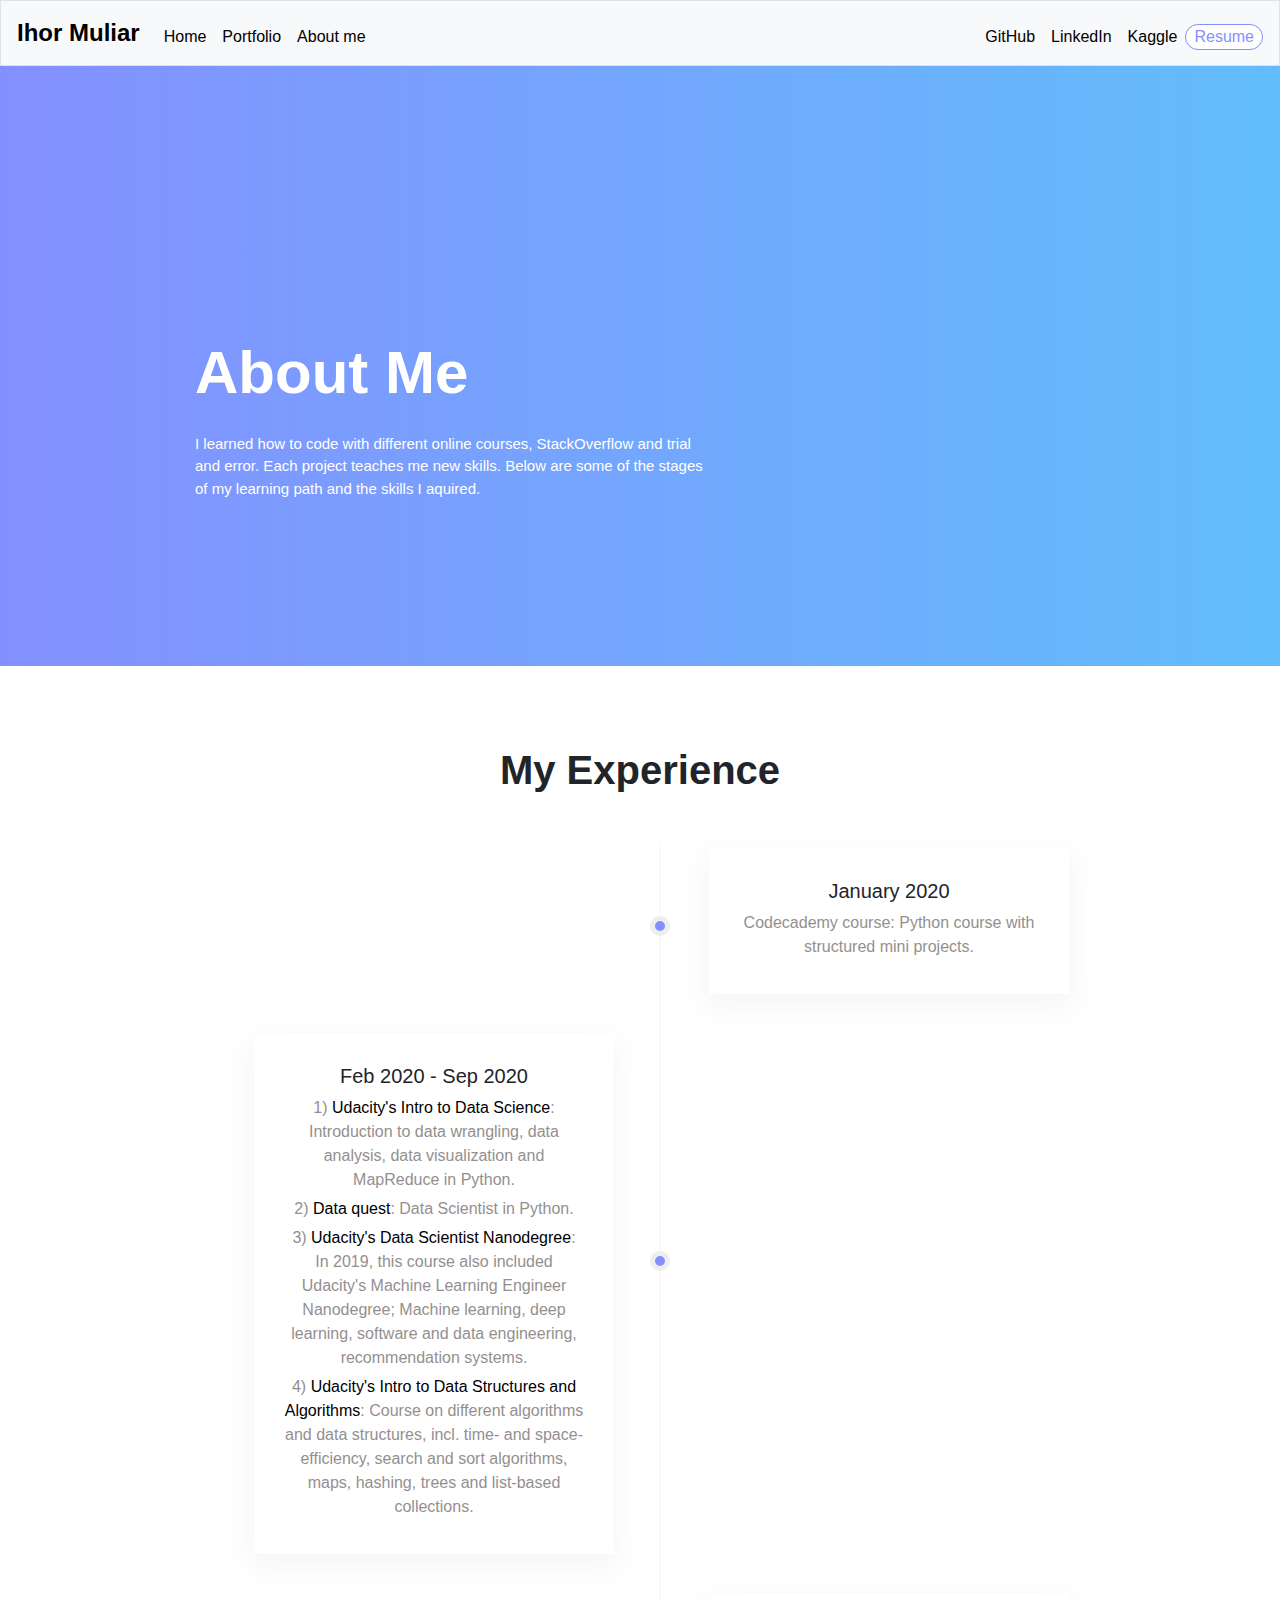
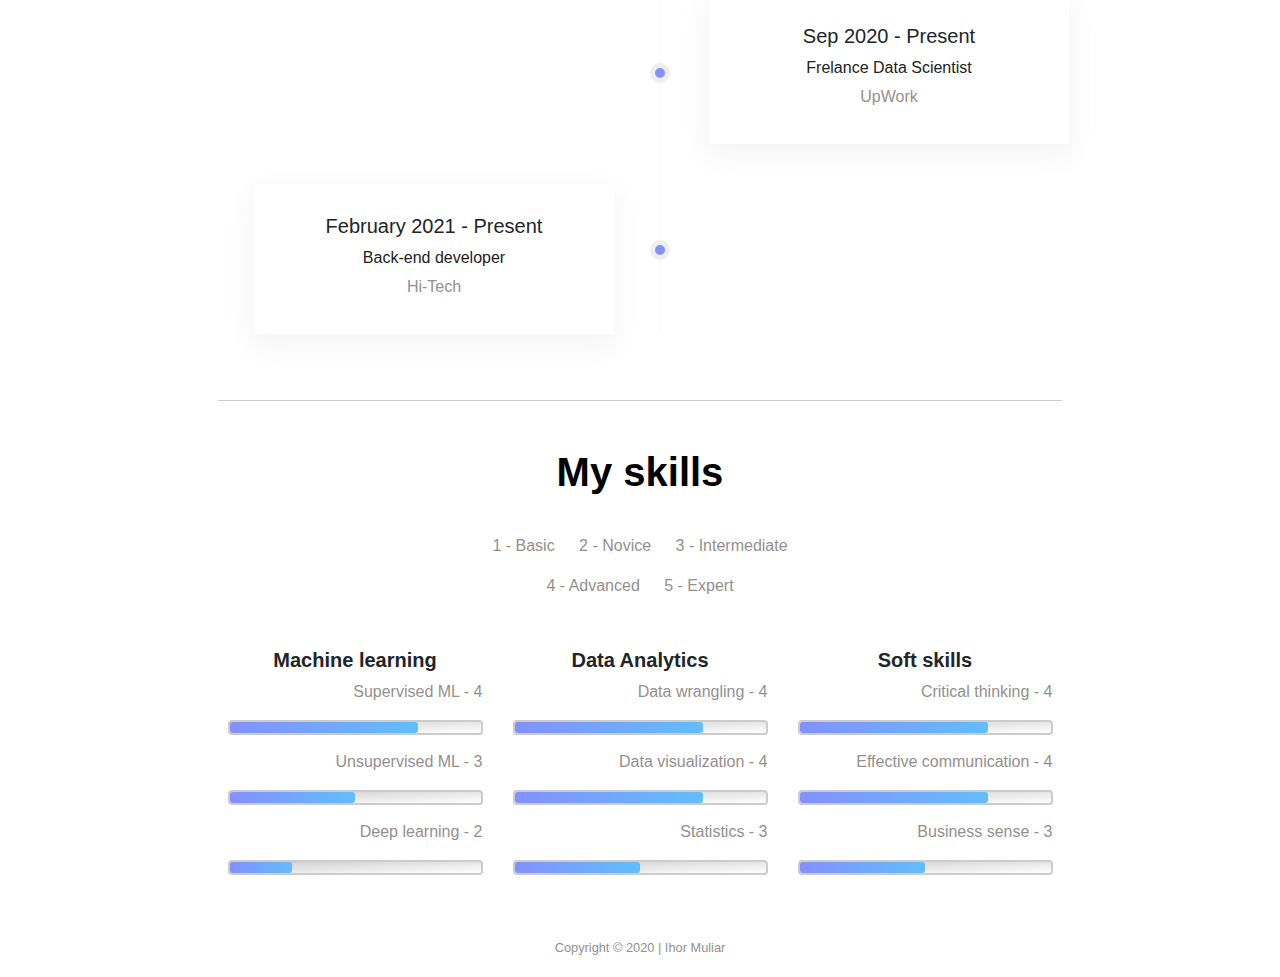
==== about.html @ bf1962f3 "Changed color in the blocks" ====
<!DOCTYPE html>
<html lang="en">
<head>
    <!-- Required meta tags -->
    <meta charset="utf-8">
    <meta name="viewport" content="width=device-width, initial-scale=1, shrink-to-fit=no">

    <!-- Bootstrap CSS -->
    <link rel="stylesheet" href="https://stackpath.bootstrapcdn.com/bootstrap/4.4.1/css/bootstrap.min.css" integrity="sha384-Vkoo8x4CGsO3+Hhxv8T/Q5PaXtkKtu6ug5TOeNV6gBiFeWPGFN9MuhOf23Q9Ifjh" crossorigin="anonymous">

    <!-- This is your own CSS style sheet -->
    <link href="assets/css/main.css" rel="stylesheet">

    <title>Ihor Muliar</title>
    <link rel="icon" href="/assets/images/favicon.ico" type="image/x-icon">
    <link rel="shortcut icon" href="/assets/images/favicon.ico" type="image/x-icon">
</head>
<body>
    <nav class="navbar navbar-expand-lg border bg-light navbar-light sticky-top" id="navbar">
        <a class="navbar-brand" id="index-navbarbrand" href="/index.html">Ihor Muliar</a>

        <button class="navbar-toggler" type="button" data-toggle="collapse" data-target="#navbarNav" aria-controls="navbarNav" aria-expanded="false" aria-label="Toggle navigation">
            <span class="navbar-toggler-icon"></span>
        </button>

        <div class="collapse navbar-collapse" id="navbarNav">
            <ul class="navbar-nav mr-auto mt-2">
                <li class="nav-item">
                    <a class="nav-link" id="index-nav-link" href="/index.html">Home <span class="sr-only">(current)</span></a>
                </li>
                <li class="nav-item">
                    <a class="nav-link" id="index-nav-link" href="/portfolio.html">Portfolio</a>
                </li>
                <li class="nav-item">
                    <a class="nav-link" id="index-nav-link" href="/about.html">About me</a>
                </li>
            </ul>

            <ul class="navbar-nav ml-auto mt-2">
                <li class="nav-item active">
                    <a target="_blank" id="index-nav-link" class="nav-link" href="https://github.com/IhorMuliar">GitHub</a>
                </li>
                <li class="nav-item active">
                    <a target="_blank" id="index-nav-link" class="nav-link" href="https://www.linkedin.com/in/ihor-muliar/">LinkedIn</a>
                </li>
                <li class="nav-item active">
                    <a target="_blank" id="index-nav-link" class="nav-link" href="https://www.kaggle.com/ihormuliar">Kaggle</a>
                </li>
                <div class="nav-item active">
                    <a href="/assets/files/CV_Junior_Data_Scientist_Ihor_Muliar_2021-конвертирован.pdf" class="genric-btn primary-border circle" target="_blank">Resume</a>
                </div>
            </ul>
        </div>
    </nav>

    <main class="container p-0">
        <section class="about-title-color" id="index-about-title">
            <div class="title-container">
                <div class="row title-text">
                    <div class="col-12 col-sm-9 col-md-7 col-lg-6 additional-margin">
                        <div class="title-description">
                            <h1 class="mb-4 mt-0" style="font-weight: 650; font-size:60px; color: white">About Me</h1>
                            <p style="color: white;">
                                I learned how to code with different online courses, StackOverflow and trial and error. 
                                Each project teaches me new skills. Below are some of the stages of my learning path and the skills I aquired.
                            </p>
                        </div>
                    </div>
                </div>
            </div>
        </section>

        <section class="timeline pt-80 pb-80">
            <div class="text-center">
                <div class="menu-content pb-40">
                    <div class="title text-center">
                        <h1 class="mb-5" style="font-weight: 650;">My Experience</h1>
                    </div>
                </div>
            </div>
			<ul>
			    <li>
			      <div class="content">
			        <h5>
			          <time>January 2020</time>
			        </h5>
			        <p>Codecademy course: Python course with structured mini projects.</p>
			      </div>
			    </li>
			    <li>
			      <div class="content">
			        <h5>
			          <time>Feb 2020 - Sep 2020</time>
			        </h5>
                    <p>1) <span>Udacity's Intro to Data Science</span>: Introduction to data wrangling, data analysis, data visualization and MapReduce in Python.</p>
                    <p>2) <span>Data quest</span>: Data Scientist in Python.</p>
                    <p>3) <span>Udacity's Data Scientist Nanodegree</span>: In 2019, this course also included Udacity's Machine Learning Engineer Nanodegree; 
                        Machine learning, deep learning, software and data engineering, recommendation systems.</p>
                    <p>4) <span>Udacity's Intro to Data Structures and Algorithms</span>: Course on different algorithms and data structures, 
                        incl. time- and space-efficiency, search and sort algorithms, maps, hashing, trees and list-based collections.</p>
                </div>
			    </li>
			    <li>
			      <div class="content">
			        <h5>
			          <time>Sep 2020 - Present</time>
			        </h5>
			        <p><b>Frelance Data Scientist</b></p>
			        <p>UpWork</p>
			      </div>
			    </li>
				<li>
					 <div class="content">
						 <h5>
							 <time>February 2021 - Present</time>
						 </h5>
						 <p><b>Back-end developer</b></p>
						 <p>Hi-Tech</p>
					 </div>
				</li>
			</ul>
		</section>

        <div class="row portfolio-row justify-content-center">
            <div class="col-md-8">
                <hr/>
            </div>
        </div>

        <div class="row about-row justify-content-center">
            <div class="col-12 p-0 text-center">
                <h1 class="about-header" style="color: black; font-weight: 650;">My skills</h1>
            </div>
        </div>

        <div class="row row-legend justify-content-center">
            <div class="col-12 p-0 text-center">
                <p>
                    1 - Basic<span class="about-legend"></span>
                    2 - Novice<span class="about-legend"></span>
                    3 - Intermediate
                </p>
                <p class="m-0">
                    4 - Advanced<span class="about-legend"></span>
                    5 - Expert
                </p>
            </div>
        </div>

        <div class="row about-row justify-content-center">
            <div class="col-lg-3 col-md-6 col-12">
                <div class="skill-cat text-center">
                    <h5>Machine learning</h5>
                </div>
                <div class="row">
                    <div class="col-12 text-right">
                        <p>Supervised ML - 4</p>
                        <div class="skill-bar">
                            <div class="skill-spec" style="width: 75%;">
                            </div>
                            <span class="tooltiptext">Classification, regression and time series</span>
                        </div>
                    </div>
                </div>

                <div class="row">
                    <div class="col-12 text-right">
                        <p>Unsupervised ML - 3</p>
                        <div class="skill-bar">
                            <div class="skill-spec" style="width: 50%;">
                            </div>
                            <span class="tooltiptext">KMeans & PCA</span>
                        </div>
                    </div>
                </div>

                <div class="row">
                    <div class="col-12 text-right">
                        <p>Deep learning - 2</p>
                        <div class="skill-bar">
                            <div class="skill-spec" style="width: 25%;">
                            </div>
                            <span class="tooltiptext">TenserFlow</span>
                        </div>
                    </div>
                </div>
            </div>

        <div class="col-lg-3 col-md-6 col-12">
            <div class="skill-cat text-center">
                <h5>Data Analytics</h5>
            </div>
            <div class="row">
                <div class="col-12 text-right">
                    <p>Data wrangling - 4</p>
                    <div class="skill-bar">
                        <div class="skill-spec" style="width: 75%;">
                        </div>
                        <span class="tooltiptext">Pandas, numpy, SQL</span>
                    </div>
                </div>
            </div>

            <div class="row">
                <div class="col-12 text-right">
                    <p>Data visualization - 4</p>
                    <div class="skill-bar">
                        <div class="skill-spec" style="width: 75%;">
                        </div>
                        <span class="tooltiptext">PLotly & Matplotlib</span>
                    </div>
                </div>
            </div>

            <div class="row">
                <div class="col-12 text-right">
                    <p>Statistics - 3</p>
                    <div class="skill-bar">
                        <div class="skill-spec" style="width: 50%;">
                        </div>
                        <span class="tooltiptext">Descriptive & inferential</span>
                    </div>
                </div>
            </div>
        </div>

        <div class="col-lg-3 col-md-6 col-12">
            <div class="skill-cat text-center">
                <h5>Soft skills</h5>
            </div>
            <div class="row">
                <div class="col-12 text-right">
                    <p>Critical thinking - 4</p>
                    <div class="skill-bar">
                        <div class="skill-spec" style="width: 75%;">
                        </div>
                    </div>
                </div>
            </div>

            <div class="row">
                <div class="col-12 text-right">
                    <p>Effective communication - 4</p>
                    <div class="skill-bar">
                        <div class="skill-spec" style="width: 75%;">
                        </div>
                    </div>
                </div>
            </div>

            <div class="row">
                <div class="col-12 text-right">
                    <p>Business sense - 3</p>
                    <div class="skill-bar">
                        <div class="skill-spec" style="width: 50%;">
                        </div>
                    </div>
                </div>
            </div>
        </div>        
    </div>

    </main>

    <footer class="small text-center text-muted mt-5">
        <p class="copyright">Copyright &copy; 2020 | Ihor Muliar</p>
    </footer>

    <!-- Optional JavaScript -->
    <script src="assets/js/script.js"></script>

    <!-- jQuery first, then Popper.js, then Bootstrap JS -->
    <script src="https://code.jquery.com/jquery-3.4.1.slim.min.js" integrity="sha384-J6qa4849blE2+poT4WnyKhv5vZF5SrPo0iEjwBvKU7imGFAV0wwj1yYfoRSJoZ+n" crossorigin="anonymous"></script>
    <script src="https://cdn.jsdelivr.net/npm/popper.js@1.16.0/dist/umd/popper.min.js" integrity="sha384-Q6E9RHvbIyZFJoft+2mJbHaEWldlvI9IOYy5n3zV9zzTtmI3UksdQRVvoxMfooAo" crossorigin="anonymous"></script>
    <script src="https://stackpath.bootstrapcdn.com/bootstrap/4.4.1/js/bootstrap.min.js" integrity="sha384-wfSDF2E50Y2D1uUdj0O3uMBJnjuUD4Ih7YwaYd1iqfktj0Uod8GCExl3Og8ifwB6" crossorigin="anonymous"></script>
</body>
</html>
---- assets/css/main.css ----
body {
    margin: 0;
    font-family: -apple-system,BlinkMacSystemFont,"Segoe UI",Roboto,"Helvetica Neue",Arial,"Noto Sans",sans-serif,"Apple Color Emoji","Segoe UI Emoji","Segoe UI Symbol","Noto Color Emoji";
    font-size: 1rem;
    font-weight: 400;
    line-height: 1.5;
    color: #212529;
    text-align: left;
    background-color: #fff;
}

p {
    color : rgb(148, 143, 143);
}
.container {
    min-height: 100%;
    min-width: 100%;
}

/* Nav Bar */
.navbar-light .navbar-toggler {
    color: rgba(0,0,0,.5);
    border-color: rgba(0,0,0,.1);
}

.navbar-toggler {
    padding: .25rem .75rem;
    font-size: 1.25rem;
    line-height: 1;
    background-color: transparent;
    border: 1px solid transparent;
    border-radius: .25rem;
}

.navbar-toggler-icon {
    display: inline-block;
    width: 1.5em;
    height: 1.5em;
    vertical-align: middle;
    content: "";
    background: no-repeat center center;
    background-size: 100% 100%;
}


.navbar-toggler-icon {
    background-image: url("/assets/images/navbaricon.png");
}


.bg-light {
    background-color: #f8f9fa!important;
}

.navbar-brand {
    font-size: x-large;
    font-weight: bold;
}

#index-nav-link, #index-navbarbrand {
    color: black;
}

#index-nav-link:hover {
    color: #7fb3e0;
}

.genric-btn {
    margin-top: 6.5px;
    padding: 8px;  
    line-height: 8px;
    display: inline-block;
    text-decoration: none;
    text-align: center;
    -webkit-transition: all 0.3s ease 0s;
    -moz-transition: all 0.3s ease 0s;
    -o-transition: all 0.3s ease 0s;
    transition: all 0.3s ease 0s;
}

.genric-btn.primary-border:hover {
    color: #fff !important;
    background: #8490ff;
    border: 1px solid transparent;
    text-decoration: none;
}

.genric-btn.primary-border {
    color: #8490ff;
    border: 1px solid #8490ff;
    background: #fff;
}

.genric-btn.circle {
    border-radius: 20px;
}

/*Main Title */
#index-title {
    background-color: #e9f4fc;
    /* background-color: #FFFFFF; */
}

.title-color {
    position: relative;
    z-index: 1;
    display: block;
}

.title-color {
    position: relative;
    height: 600px;
}

.title-container {
    padding-left: 180px;
    position: absolute;
    bottom: 150px;
    width: 100%;
}

.title-text {
    color: black;
    font-size: 25px;
    font-weight: bold;
    margin: 0;
}

.title-description {
    font-size: 15px;
    font-weight: normal;
}

@media (max-width: 480px) {
    .title-container {
      padding: 0 20px 0 20px;
      margin:0;
    }
}

@media (max-width: 780px) {
    .title-container {
      padding: 0 10px 0 10px;
      margin:0;
    }
}

@media (min-width: 1300px) {
    .title-text
    {
        font-size: 28px;
    }

    .title-description
    {
        font-size: 18px;
    }
}


/* Main areas */
.home-content {
    margin-top: 70px;
}
.services-row {
    margin: 30px 50px 30px 50px;
}

.single-services {
    text-align: center;
    margin-top: 30px;
}

.single-services a {
    -webkit-transition: all 0.3s ease 0s;
    -moz-transition: all 0.3s ease 0s;
    -o-transition: all 0.3s ease 0s;
    transition: all 0.3s ease 0s;
}

.single-services a:hover {
    color: #8490ff;
    text-decoration: none;
}

.single-services a {
    color: black;
}

.single-services p {
    color: rgb(148, 143, 143);
}


/* portfolio page */
.post-title a {
    color: black;
    font-weight: 700;
    font-size: 24px;
}

.post-preview p {
    color: #777777;
    font-size: 16px;
}

.portfolio-photo {
    width: 150px;
    height: 150px;
}

.sample-text-area {
    padding: 80px 0 70px 0;
}

#index-portfolio-title  {
    background: -webkit-linear-gradient(0deg, #8490ff 0%, #62bdfc 100%);
    /* background-color: #FFFFFF; */
}

.portfolio-title-color {
    position: relative;
    z-index: 1;
    display: block;
}

.portfolio-title-color {
    position: relative;
    height: 600px;
}

.post-title a, .post-title a:focus, .post-title a:hover {
    text-decoration: none;
    outline: 0;
}

.post-title > a {
    font-size: 24px;
}

.post-title a {
    -webkit-transition: all 0.3s ease 0s;
    -moz-transition: all 0.3s ease 0s;
    -o-transition: all 0.3s ease 0s;
    transition: all 0.3s ease 0s;
}

.post-title a:hover {
    color: #8490ff;
    text-decoration: none;
}

.post-title a {
    color: black;
}

/* about page */

#index-about-title  {
    background: -webkit-linear-gradient(0deg, #8490ff 0%, #62bdfc 100%);
    /* background-color: #FFFFFF; */
}

.about-title-color {
    position: relative;
    z-index: 1;
    display: block;
}

.about-title-color {
    position: relative;
    height: 600px;
}

/* about page timeline */

.content span {
    color: black;
}
.content h5 {
    text-align: center;
}

.timeline {
    margin-top: 80px;
}

.timeline ul li {
    background: #f9f9ff;
    position: relative;
    margin: 0 auto;
    width: 2px;
    padding-bottom: 40px;
    list-style-type: none;
  }
  
  .timeline ul li:last-child {
    padding-bottom: 7px;
  }
  
  .timeline ul li:before {
    content: '';
    background: #8490ff;
    position: absolute;
    left: 50%;
    top: 40%;
    transform: translateX(-50%);
    -webkit-transform: translateX(-50%);
    width: 20px;
    height: 20px;
    border: 5px solid #eee;
    -webkit-border-radius: 50%;
    -moz-border-radius: 50%;
    border-radius: 50%;
  }
  
  .timeline ul li .hidden {
    opacity: 0;
  }
  
  .timeline ul li .content {
    background-color: white !important;
    box-shadow: 0px 10px 27px 3px rgba(204, 204, 204, 0.2);
    position: relative;
    top: 7px;
    width: 360px;
    padding: 30px;
  }
  
  .timeline b{
    font-weight: 500;
  }

  .timeline p{
    color: rgb(148, 143, 143);
  }

  .timeline ul li .content h4 {
    padding-bottom: 10px;
    text-align: center;
  }
  
  .timeline ul li .content p {
    text-align: center;
    margin-bottom: 5px;
  }
  
  .timeline ul li .content p b {
    color: #222;
  }
  
  .timeline ul li:nth-child(odd) .content {
    left: 50px;
  }
  
  .timeline ul li:nth-child(odd) .content:before {
    left: -38px;
  }
  
  .timeline ul li:nth-child(even) .content {
    left: calc(-360px - 45px);
  }
  
  .timeline ul li:nth-child(even) .content:before {
    right: -38px;
  }
  
  /* -------------------------
     ----- Media Queries -----
     ------------------------- */
  @media screen and (max-width: 1020px) {
    .timeline ul li .content {
      width: 41vw;
    }
    .timeline ul li:nth-child(even) .content {
      left: calc(-41vw - 45px);
    }
  }
  
  @media screen and (max-width: 700px) {
    .timeline ul li {
      margin-left: 20px;
    }
    .timeline ul li .content {
      width: calc(100vw - 100px);
    }
    .timeline ul li .content h2 {
      text-align: initial;
    }
    .timeline ul li:nth-child(even) .content {
      left: 45px;
    }
    .timeline ul li:nth-child(even) .content:before {
      left: -33px;
    }
  }
  

/* about page skills */

hr {
    display: block;
    height: 1px;
    border: 0;
    border-top: 1px solid #ccc;
    margin-top: 50px;
}

h2.about-header
{
    color: #33C6B8;
}

.about-row
{
    margin: 30px 70px 30px 70px;
}

@media screen and (max-width: 900px) {
    .about-row{
        margin: 30px 20px 30px 20px;
    }
}

.row-legend
{
    margin: 20px 20px 0 20px;
}

.about-legend
{
    display: inline-block;
    width: 20px;
}

.skill-cat
{
    margin-top: 20px;
}

.skill-bar
{
    position: relative;
    height: 15px;
    width: 100%;
    background-image: linear-gradient(to bottom right, #CCCCCC, #FFFFFF);
    border: 2px solid #ccc;
    border-radius: 4px;
    margin-bottom: 15px;
}

.skill-spec
{
    position: absolute;
    height: 100%;
    background-image: -webkit-linear-gradient(0deg, #8490ff 0%, #62bdfc 100%);;
    /*background-color: #33C6B8;*/
    border-radius: 3px;
    z-index: 10;
}

.skill-bar .tooltiptext {
    visibility: hidden;
    width: 120px;
    background-image: linear-gradient(to bottom right, #F8F8F8, #FFFFFF);
    color: #000000;
    text-align: center;
    padding: 5px;
    border-radius: 6px;
    top: -38px;
    right: 55%;
    box-shadow: 2px 2px 5px 2px rgba(0,0,0,0.3);
  
    /* Position the tooltip text - see examples below! */
    position: absolute;
    z-index: 10;
  }
  
  /* Show the tooltip text when you mouse over the tooltip container */
  .skill-bar:hover .tooltiptext {
    visibility: visible;
  }
  /* end of the text taken from w3schools*/
  
  footer
  {
      margin-top: 20px;
  }
  
  .copyright
  {
      margin-top: 20px;
      margin-bottom: 20px;
  }
  
  .impressum
  {
      padding: 0 50px 0 50px;
  }
  
  @media screen and (max-width: 600px) {
      .impressum
      {
          padding: 30px;
      }
  }
  
  .source
  {
      font-style: italic;
  }


/* About page skills */

hr {
    display: block;
    height: 1px;
    border: 0;
    border-top: 1px solid #ccc;
    margin-top: 50px;
}

h2.about-header
{
    color: #33C6B8;
}

.about-row
{
    margin: 30px 70px 30px 70px;
}

@media screen and (max-width: 900px) {
    .about-row{
        margin: 30px 20px 30px 20px;
    }
}

.row-legend
{
    margin: 20px 20px 0 20px;
}

.about-legend
{
    display: inline-block;
    width: 20px;
}

.skill-cat
{
    margin-top: 20px;
}

.skill-bar
{
    position: relative;
    height: 15px;
    width: 100%;
    background-image: linear-gradient(to bottom right, #CCCCCC, #FFFFFF);
    border: 2px solid #ccc;
    border-radius: 4px;
    margin-bottom: 15px;
}

.skill-spec
{
    position: absolute;
    height: 100%;
    background-image: -webkit-linear-gradient(0deg, #8490ff 0%, #62bdfc 100%);;
    /*background-color: #33C6B8;*/
    border-radius: 3px;
    z-index: 10;
}

/* Tooltip text */
.skill-bar .tooltiptext {
  visibility: hidden;
  width: 120px;
  background-image: linear-gradient(to bottom right, #F8F8F8, #FFFFFF);
  color: #000000;
  text-align: center;
  padding: 5px;
  border-radius: 6px;
  top: -38px;
  right: 55%;
  box-shadow: 2px 2px 5px 2px rgba(0,0,0,0.3);

  /* Position the tooltip text - see examples below! */
  position: absolute;
  z-index: 10;
}

/* Show the tooltip text when you mouse over the tooltip container */
.skill-bar:hover .tooltiptext {
  visibility: visible;
}

.skill-cat h5 {
    font-weight: 600;
}
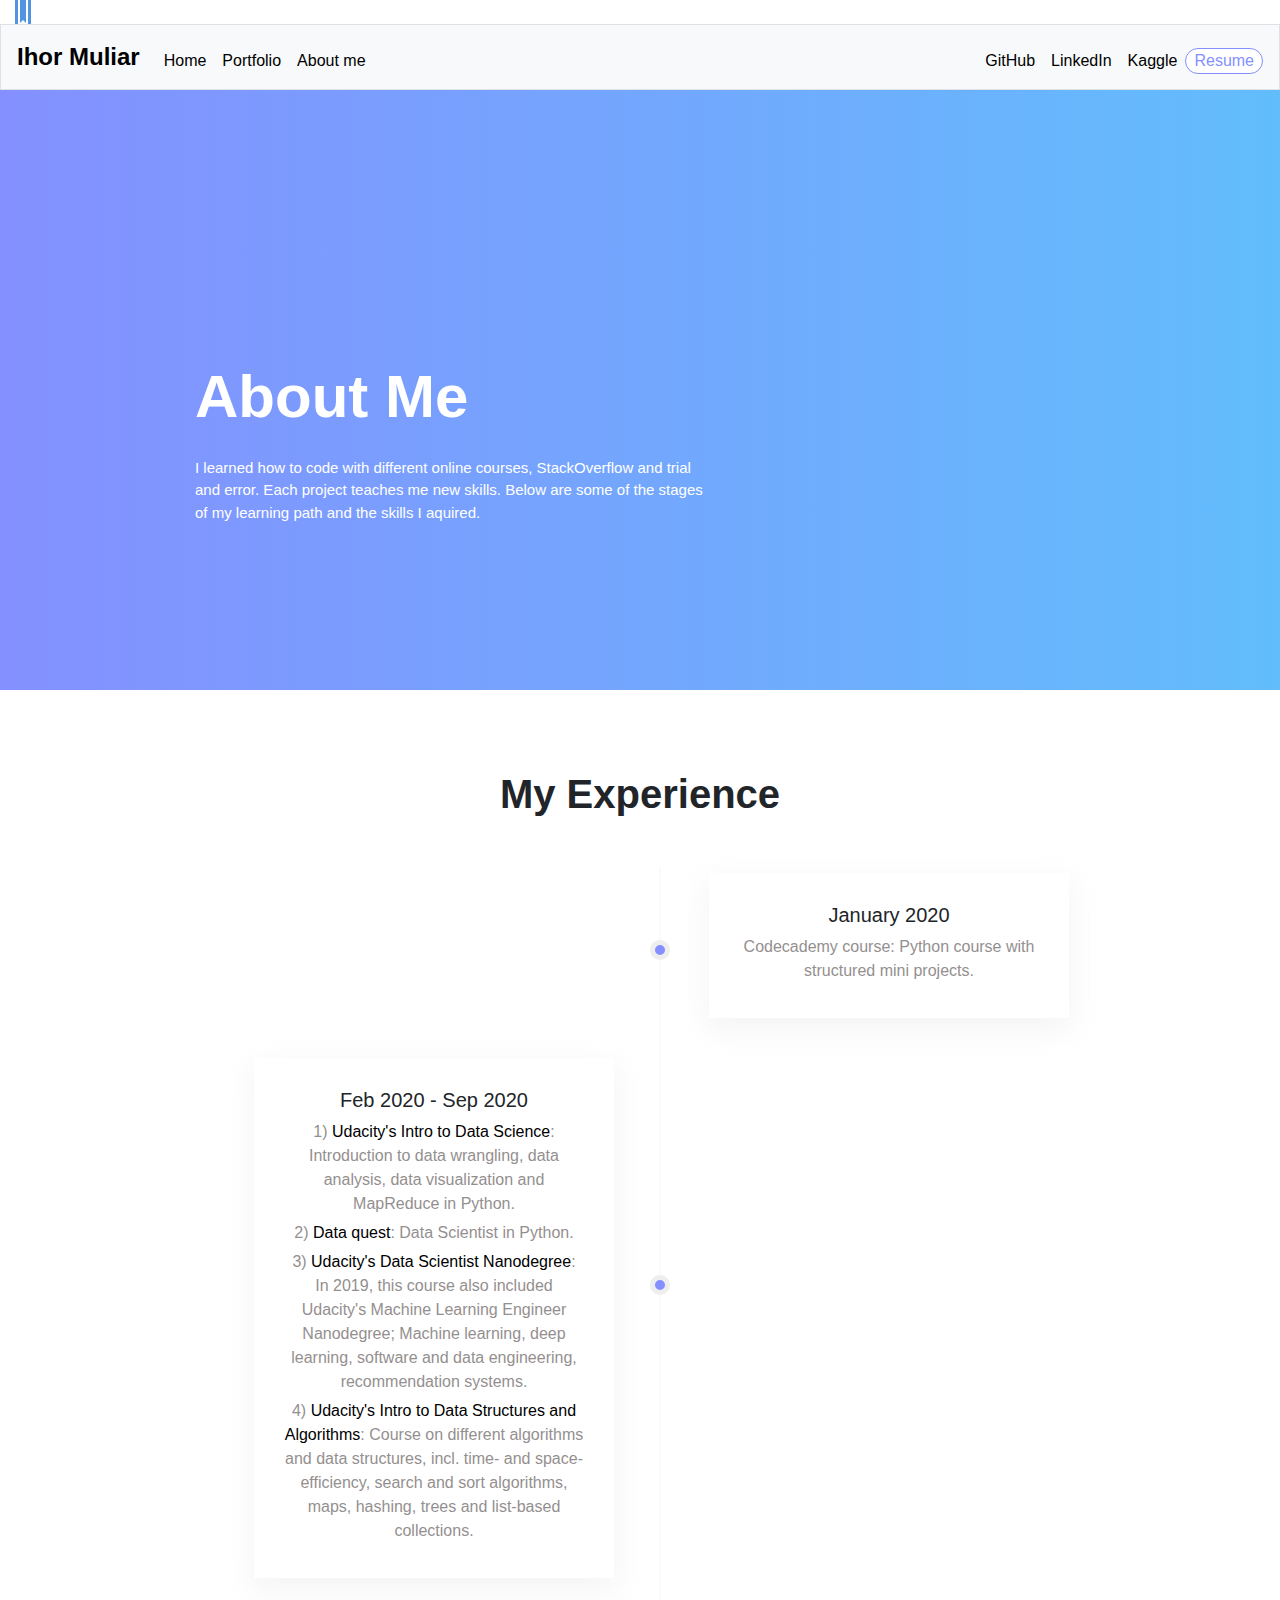
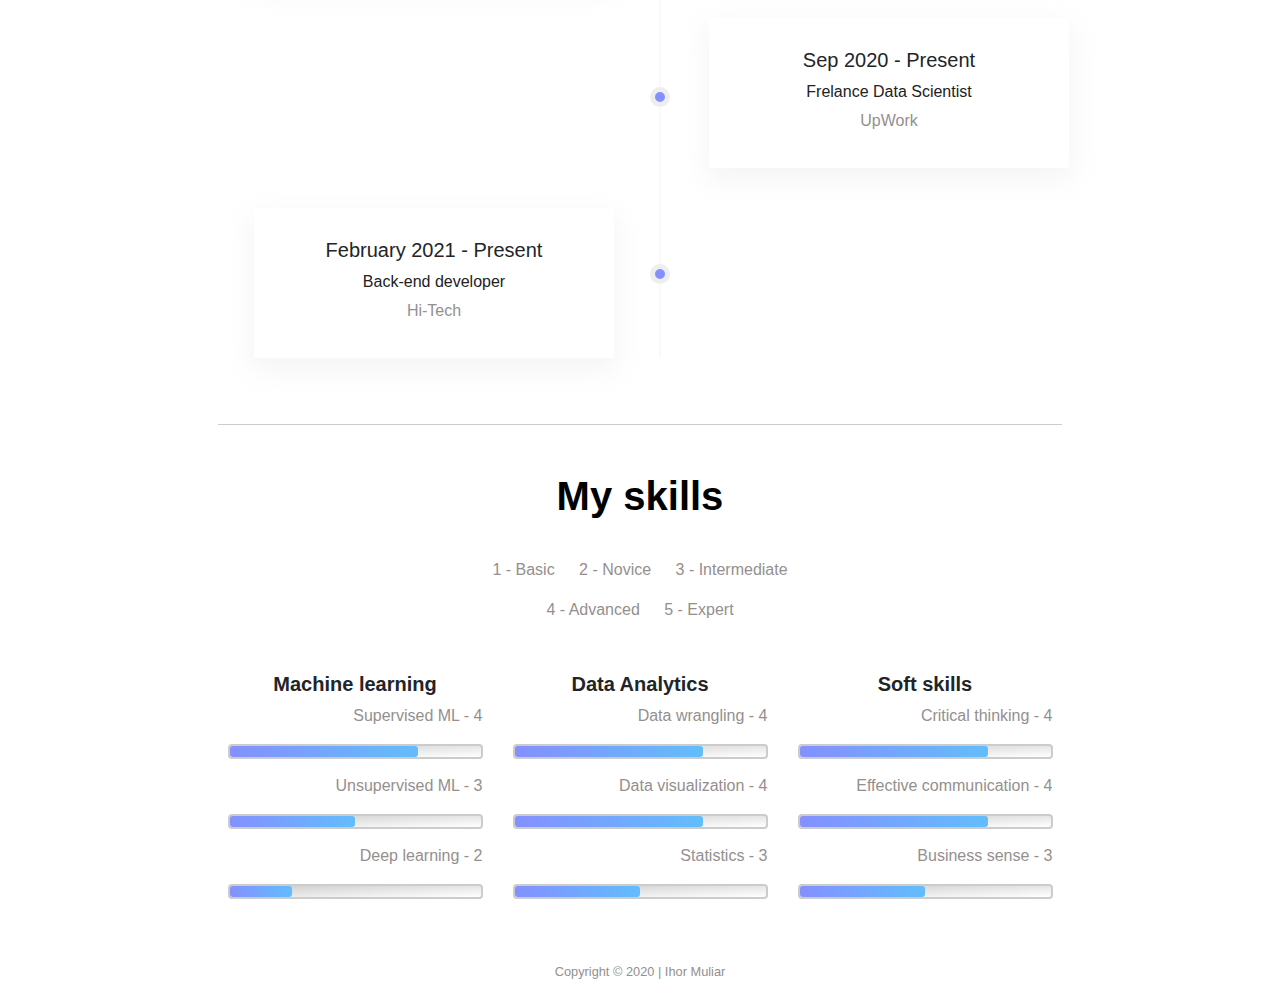
==== commit 9c000bf3: "Added loader" ====
--- a/about.html
+++ b/about.html
@@ -16,6 +16,10 @@
     <link rel="shortcut icon" href="/assets/images/favicon.ico" type="image/x-icon">
 </head>
 <body>
+    <div class="container">
+        <span class="loading loading--double-spin"></span>
+    </div>
+    
     <nav class="navbar navbar-expand-lg border bg-light navbar-light sticky-top" id="navbar">
         <a class="navbar-brand" id="index-navbarbrand" href="/index.html">Ihor Muliar</a>
 
@@ -71,6 +75,7 @@
         </section>
 
         <section class="timeline pt-80 pb-80">
+        <div class="container">
             <div class="text-center">
                 <div class="menu-content pb-40">
                     <div class="title text-center">
@@ -119,6 +124,7 @@
 					 </div>
 				</li>
 			</ul>
+        </div>
 		</section>
 
         <div class="row portfolio-row justify-content-center">
--- a/assets/css/main.css
+++ b/assets/css/main.css
@@ -1,3 +1,9 @@
+.loading--double-spin {
+    border: double 0.5rem;
+    border-color: #5094e3 #5094e3 #ffffff16;
+    animation: spin 1.2s infinite linear;
+}
+  
 body {
     margin: 0;
     font-family: -apple-system,BlinkMacSystemFont,"Segoe UI",Roboto,"Helvetica Neue",Arial,"Noto Sans",sans-serif,"Apple Color Emoji","Segoe UI Emoji","Segoe UI Symbol","Noto Color Emoji";
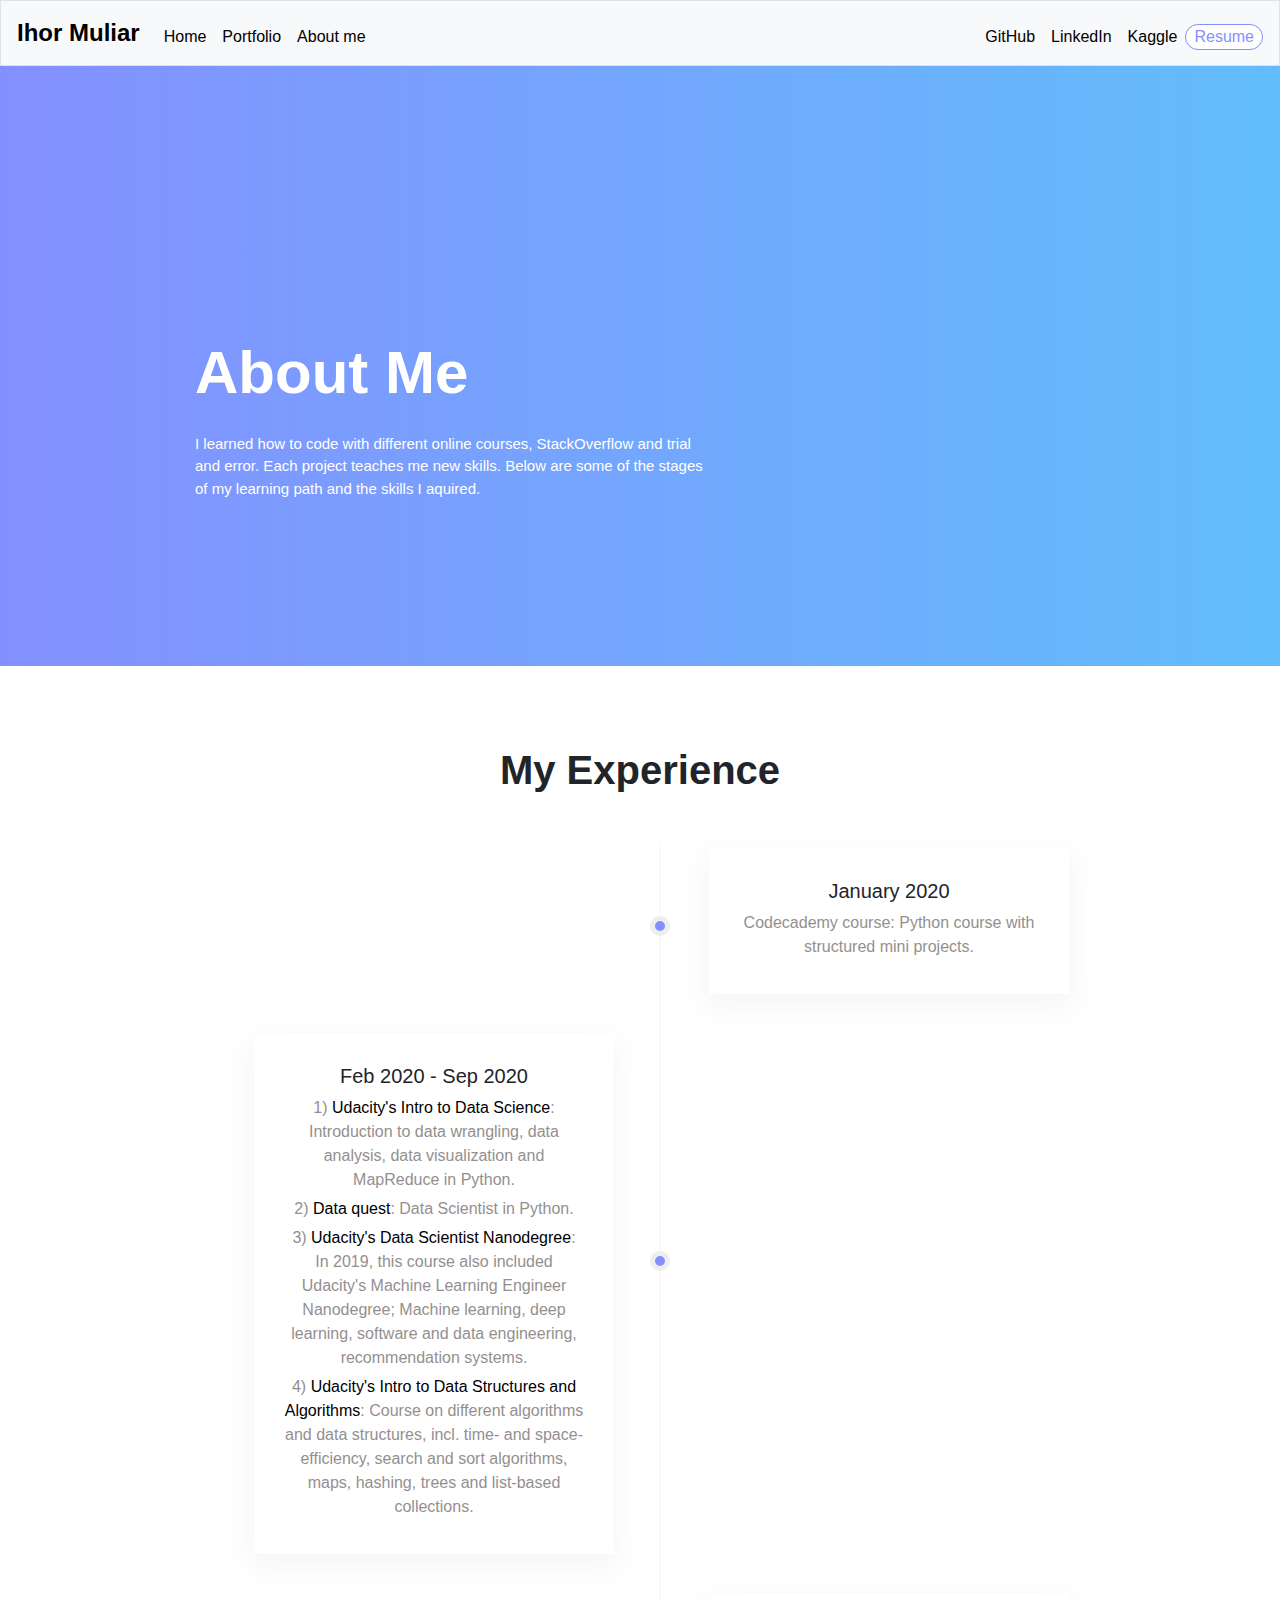
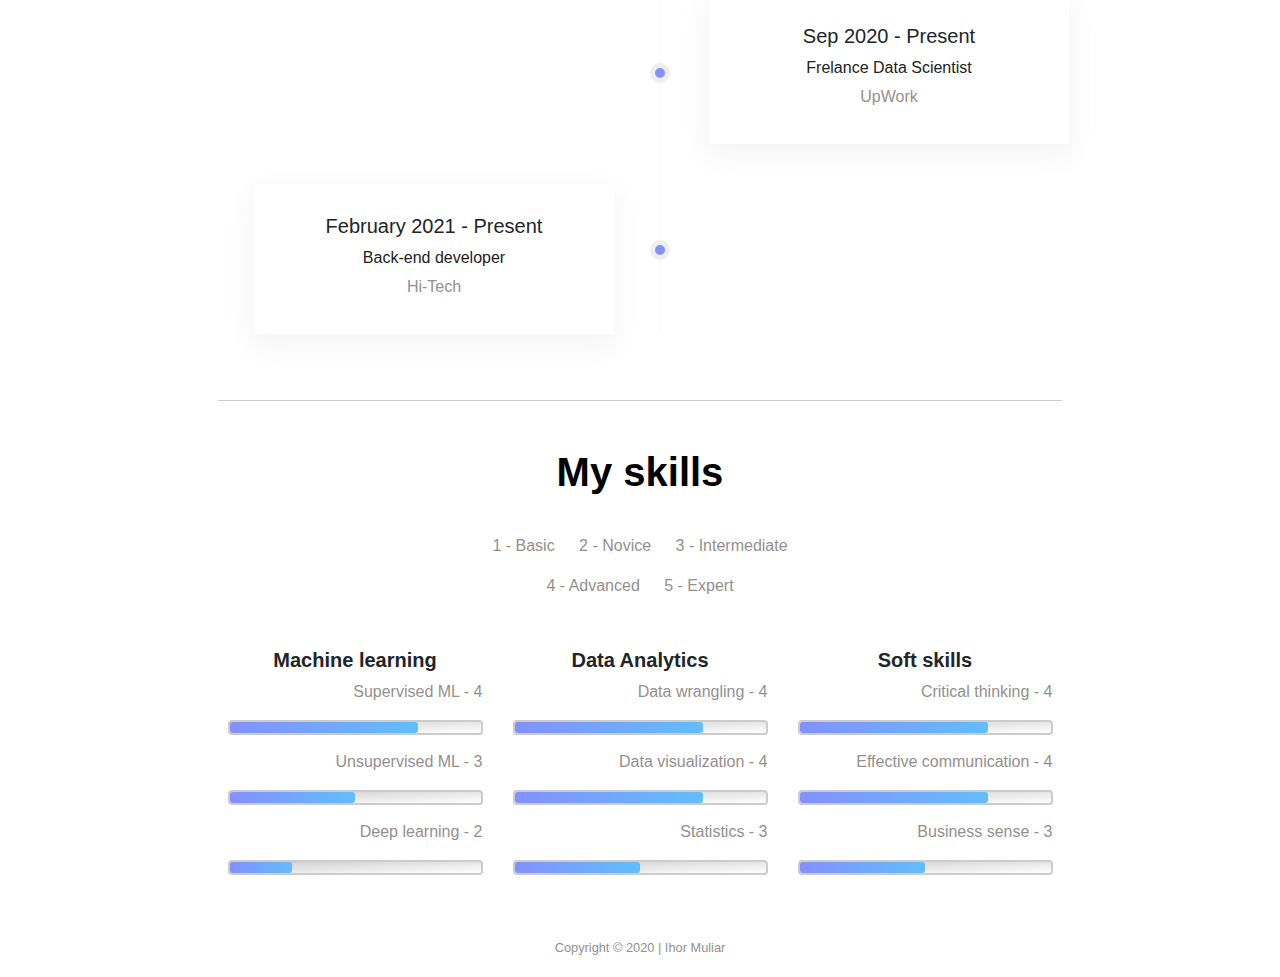
==== commit 6b90e98b: "Added https" ====
--- a/about.html
+++ b/about.html
@@ -16,10 +16,6 @@
     <link rel="shortcut icon" href="/assets/images/favicon.ico" type="image/x-icon">
 </head>
 <body>
-    <div class="container">
-        <span class="loading loading--double-spin"></span>
-    </div>
-    
     <nav class="navbar navbar-expand-lg border bg-light navbar-light sticky-top" id="navbar">
         <a class="navbar-brand" id="index-navbarbrand" href="/index.html">Ihor Muliar</a>
 
@@ -30,13 +26,13 @@
         <div class="collapse navbar-collapse" id="navbarNav">
             <ul class="navbar-nav mr-auto mt-2">
                 <li class="nav-item">
-                    <a class="nav-link" id="index-nav-link" href="/index.html">Home <span class="sr-only">(current)</span></a>
+                    <a class="nav-link" id="index-nav-link" href="https://ihormuliar.tk/index.html">Home<span class="sr-only"></span></a>
                 </li>
                 <li class="nav-item">
-                    <a class="nav-link" id="index-nav-link" href="/portfolio.html">Portfolio</a>
+                    <a class="nav-link" id="index-nav-link" href="https://ihormuliar.tk/portfolio.html">Portfolio</a>
                 </li>
                 <li class="nav-item">
-                    <a class="nav-link" id="index-nav-link" href="/about.html">About me</a>
+                    <a class="nav-link" id="index-nav-link" href="https://ihormuliar.tk/about.html">About me</a>
                 </li>
             </ul>
 
@@ -51,7 +47,7 @@
                     <a target="_blank" id="index-nav-link" class="nav-link" href="https://www.kaggle.com/ihormuliar">Kaggle</a>
                 </li>
                 <div class="nav-item active">
-                    <a href="/assets/files/CV_Junior_Data_Scientist_Ihor_Muliar_2021-конвертирован.pdf" class="genric-btn primary-border circle" target="_blank">Resume</a>
+                    <a href="https://ihormuliar.tk/assets/files/CV_Junior_Data_Scientist_Ihor_Muliar_2021.pdf" class="genric-btn primary-border circle" target="_blank">Resume</a>
                 </div>
             </ul>
         </div>
--- a/assets/css/main.css
+++ b/assets/css/main.css
@@ -385,7 +385,7 @@
   
   @media screen and (max-width: 700px) {
     .timeline ul li {
-      margin-left: 20px;
+      margin-left: 10px;
     }
     .timeline ul li .content {
       width: calc(100vw - 100px);
@@ -394,10 +394,10 @@
       text-align: initial;
     }
     .timeline ul li:nth-child(even) .content {
-      left: 45px;
+      left: 25px;
     }
     .timeline ul li:nth-child(even) .content:before {
-      left: -33px;
+      left: -5px;
     }
   }
   
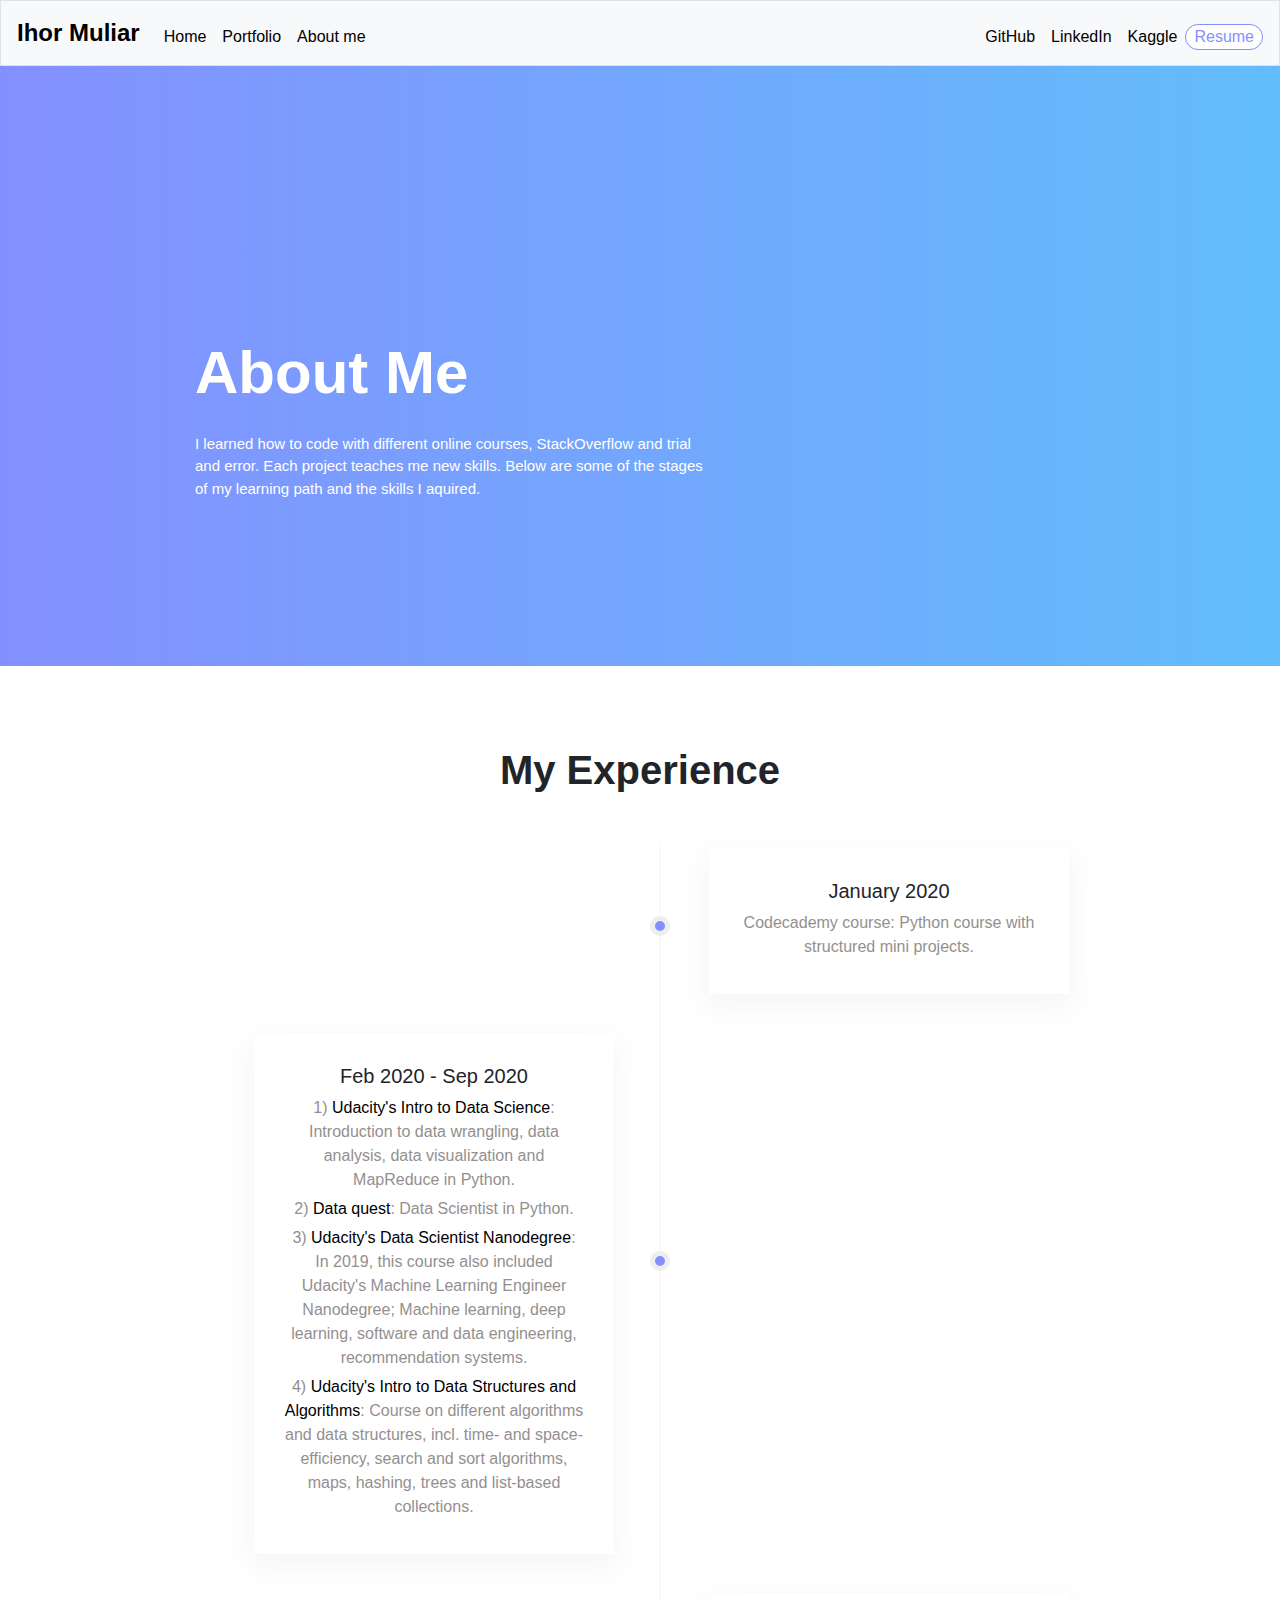
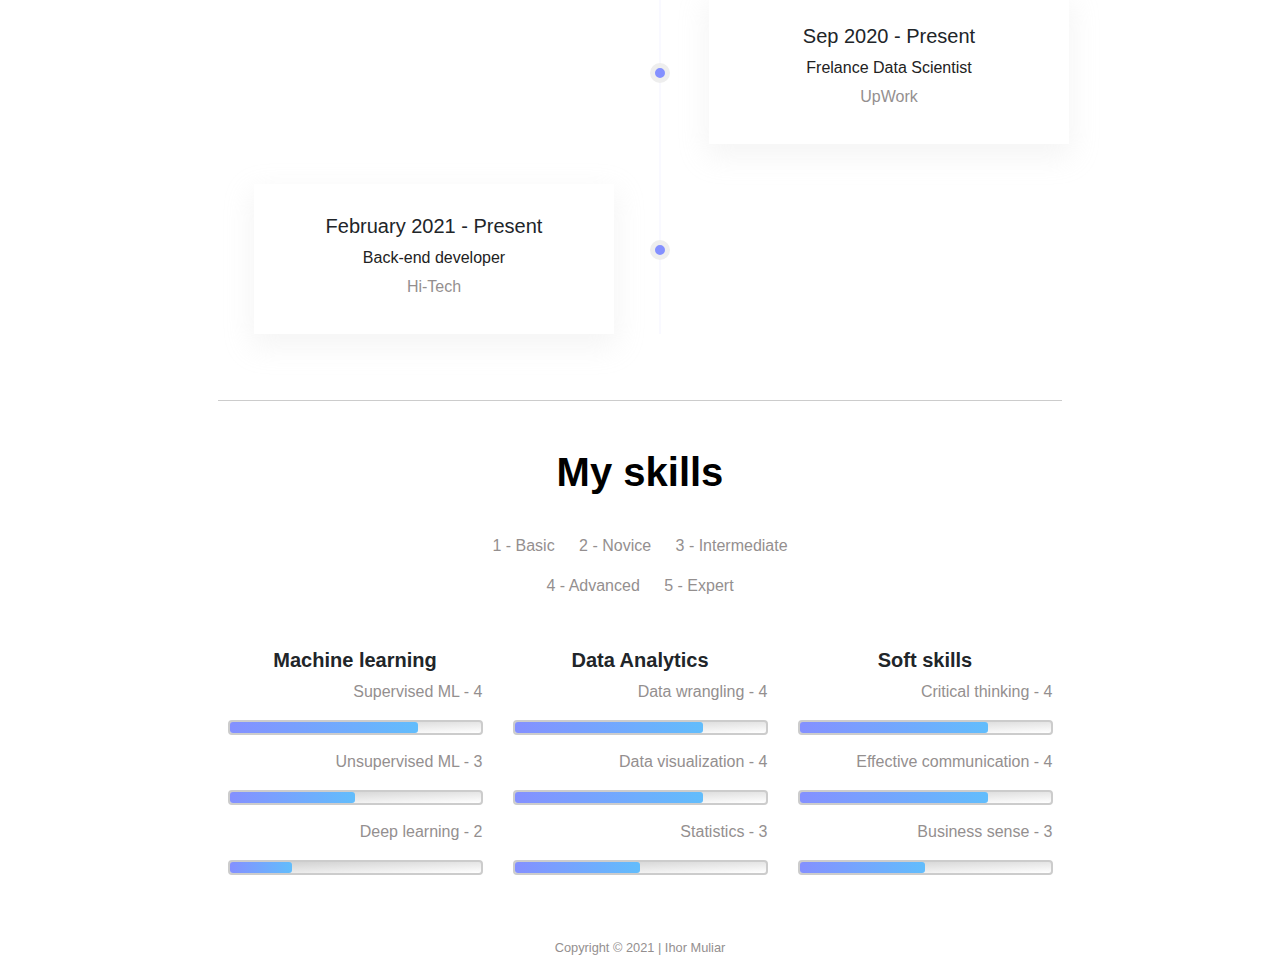
==== commit 3b11f2fd: "Changed footer" ====
--- a/about.html
+++ b/about.html
@@ -17,7 +17,7 @@
 </head>
 <body>
     <nav class="navbar navbar-expand-lg border bg-light navbar-light sticky-top" id="navbar">
-        <a class="navbar-brand" id="index-navbarbrand" href="/index.html">Ihor Muliar</a>
+        <a class="navbar-brand" id="index-navbarbrand" href="https://ihormuliar.tk/index.html">Ihor Muliar</a>
 
         <button class="navbar-toggler" type="button" data-toggle="collapse" data-target="#navbarNav" aria-controls="navbarNav" aria-expanded="false" aria-label="Toggle navigation">
             <span class="navbar-toggler-icon"></span>
@@ -265,7 +265,7 @@
     </main>
 
     <footer class="small text-center text-muted mt-5">
-        <p class="copyright">Copyright &copy; 2020 | Ihor Muliar</p>
+        <p class="copyright">Copyright &copy; 2021 | Ihor Muliar</p>
     </footer>
 
     <!-- Optional JavaScript -->
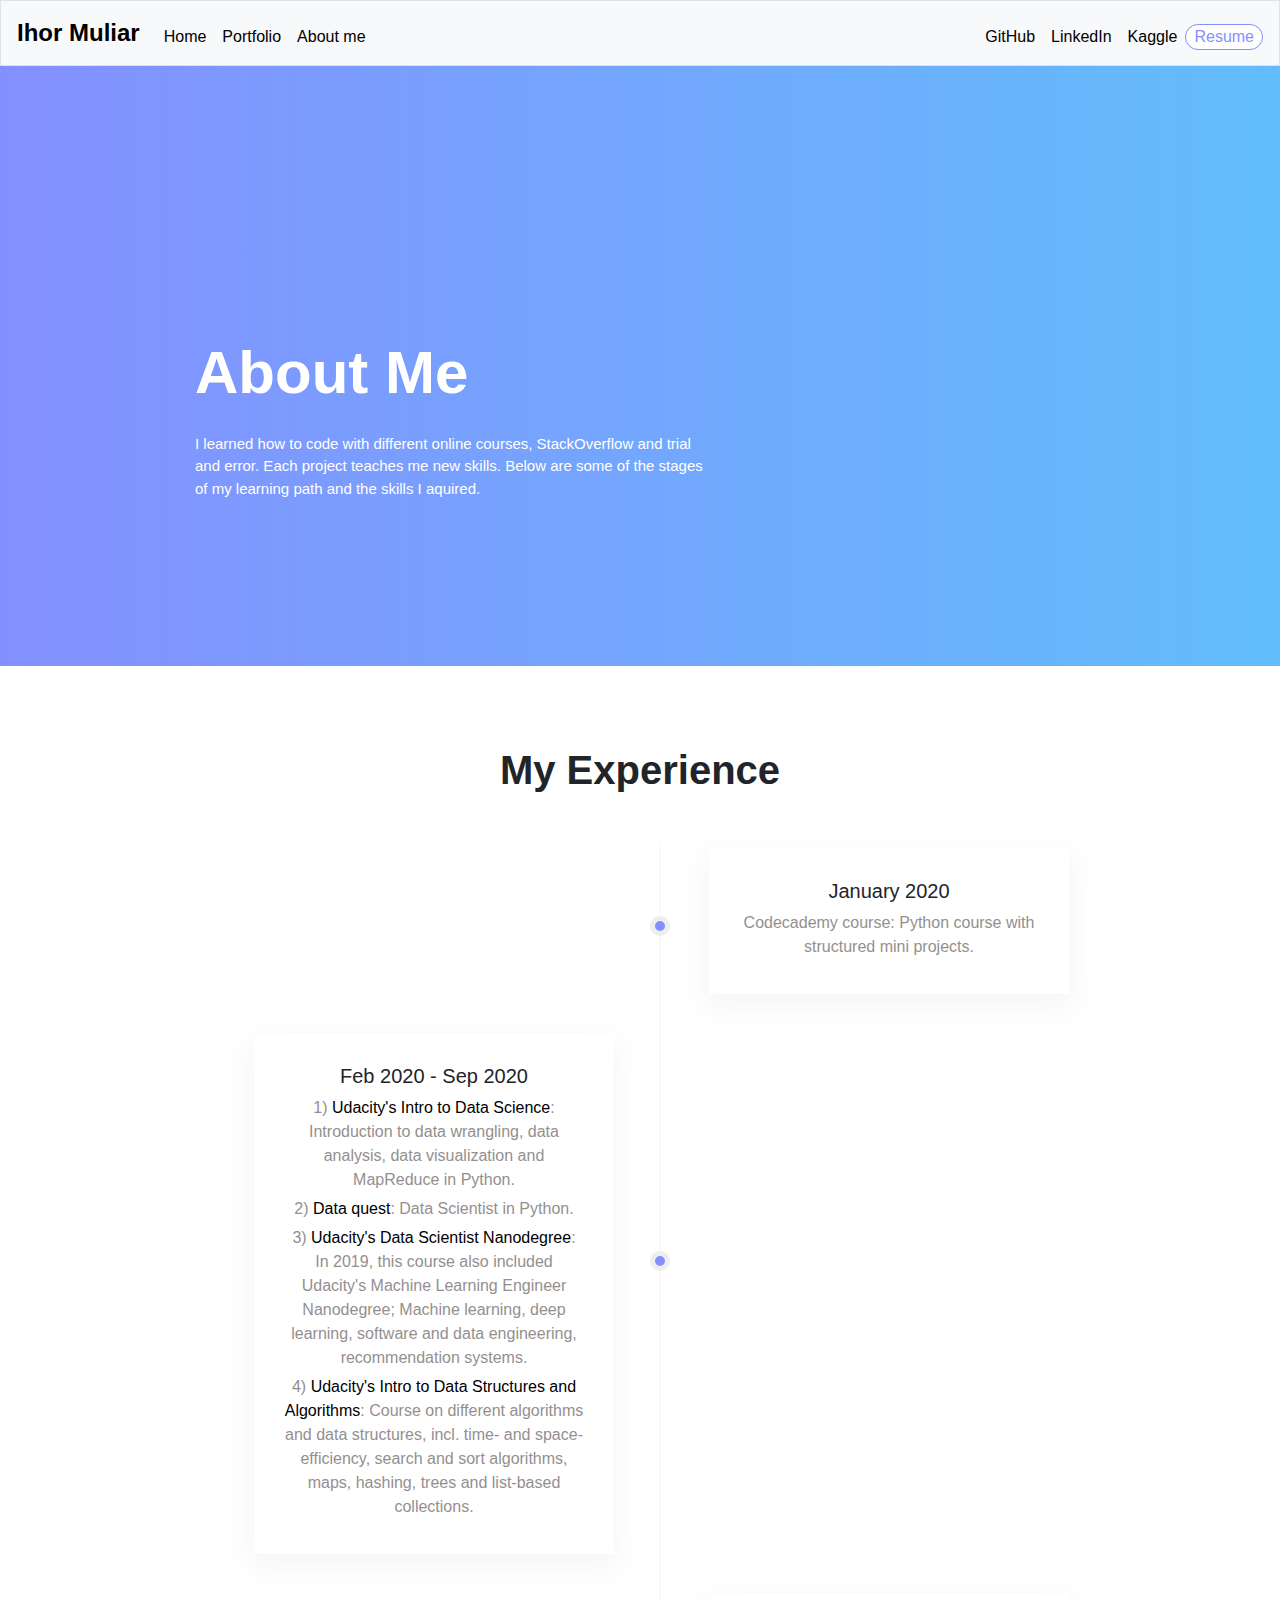
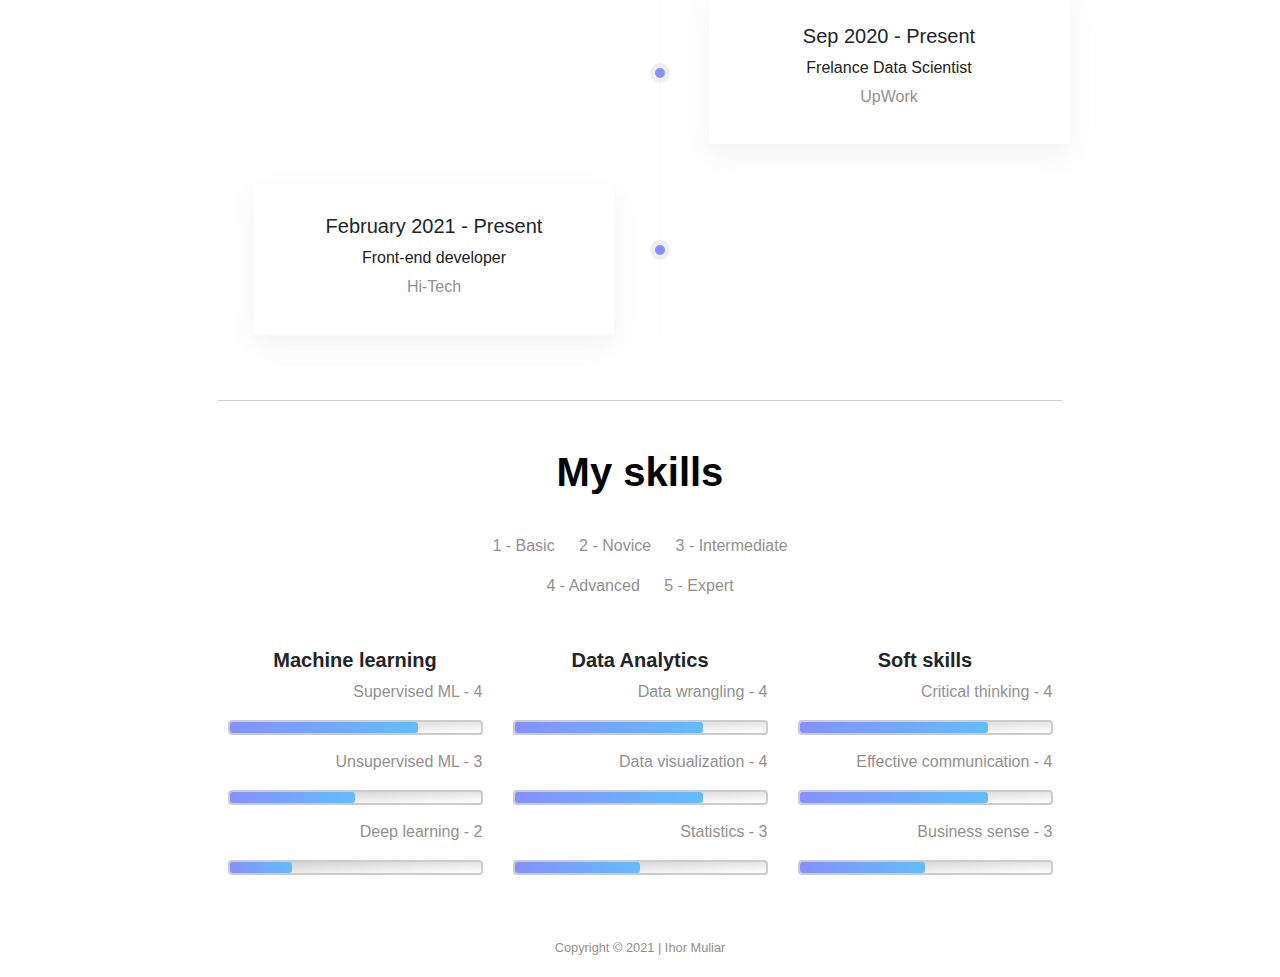
==== commit 74d2ef99: "Update about.html" ====
--- a/about.html
+++ b/about.html
@@ -47,7 +47,7 @@
                     <a target="_blank" id="index-nav-link" class="nav-link" href="https://www.kaggle.com/ihormuliar">Kaggle</a>
                 </li>
                 <div class="nav-item active">
-                    <a href="https://ihormuliar.tk/assets/files/CV_Junior_Data_Scientist_Ihor_Muliar_2021.pdf" class="genric-btn primary-border circle" target="_blank">Resume</a>
+                    <a href="https://ihormuliar.tk/assets/files/CV_Junior_Data_Scientist_Ihor_Muliar.pdf" class="genric-btn primary-border circle" target="_blank">Resume</a>
                 </div>
             </ul>
         </div>
@@ -115,7 +115,7 @@
 						 <h5>
 							 <time>February 2021 - Present</time>
 						 </h5>
-						 <p><b>Back-end developer</b></p>
+						 <p><b>Front-end developer</b></p>
 						 <p>Hi-Tech</p>
 					 </div>
 				</li>
@@ -276,4 +276,4 @@
     <script src="https://cdn.jsdelivr.net/npm/popper.js@1.16.0/dist/umd/popper.min.js" integrity="sha384-Q6E9RHvbIyZFJoft+2mJbHaEWldlvI9IOYy5n3zV9zzTtmI3UksdQRVvoxMfooAo" crossorigin="anonymous"></script>
     <script src="https://stackpath.bootstrapcdn.com/bootstrap/4.4.1/js/bootstrap.min.js" integrity="sha384-wfSDF2E50Y2D1uUdj0O3uMBJnjuUD4Ih7YwaYd1iqfktj0Uod8GCExl3Og8ifwB6" crossorigin="anonymous"></script>
 </body>
-</html>+</html>
